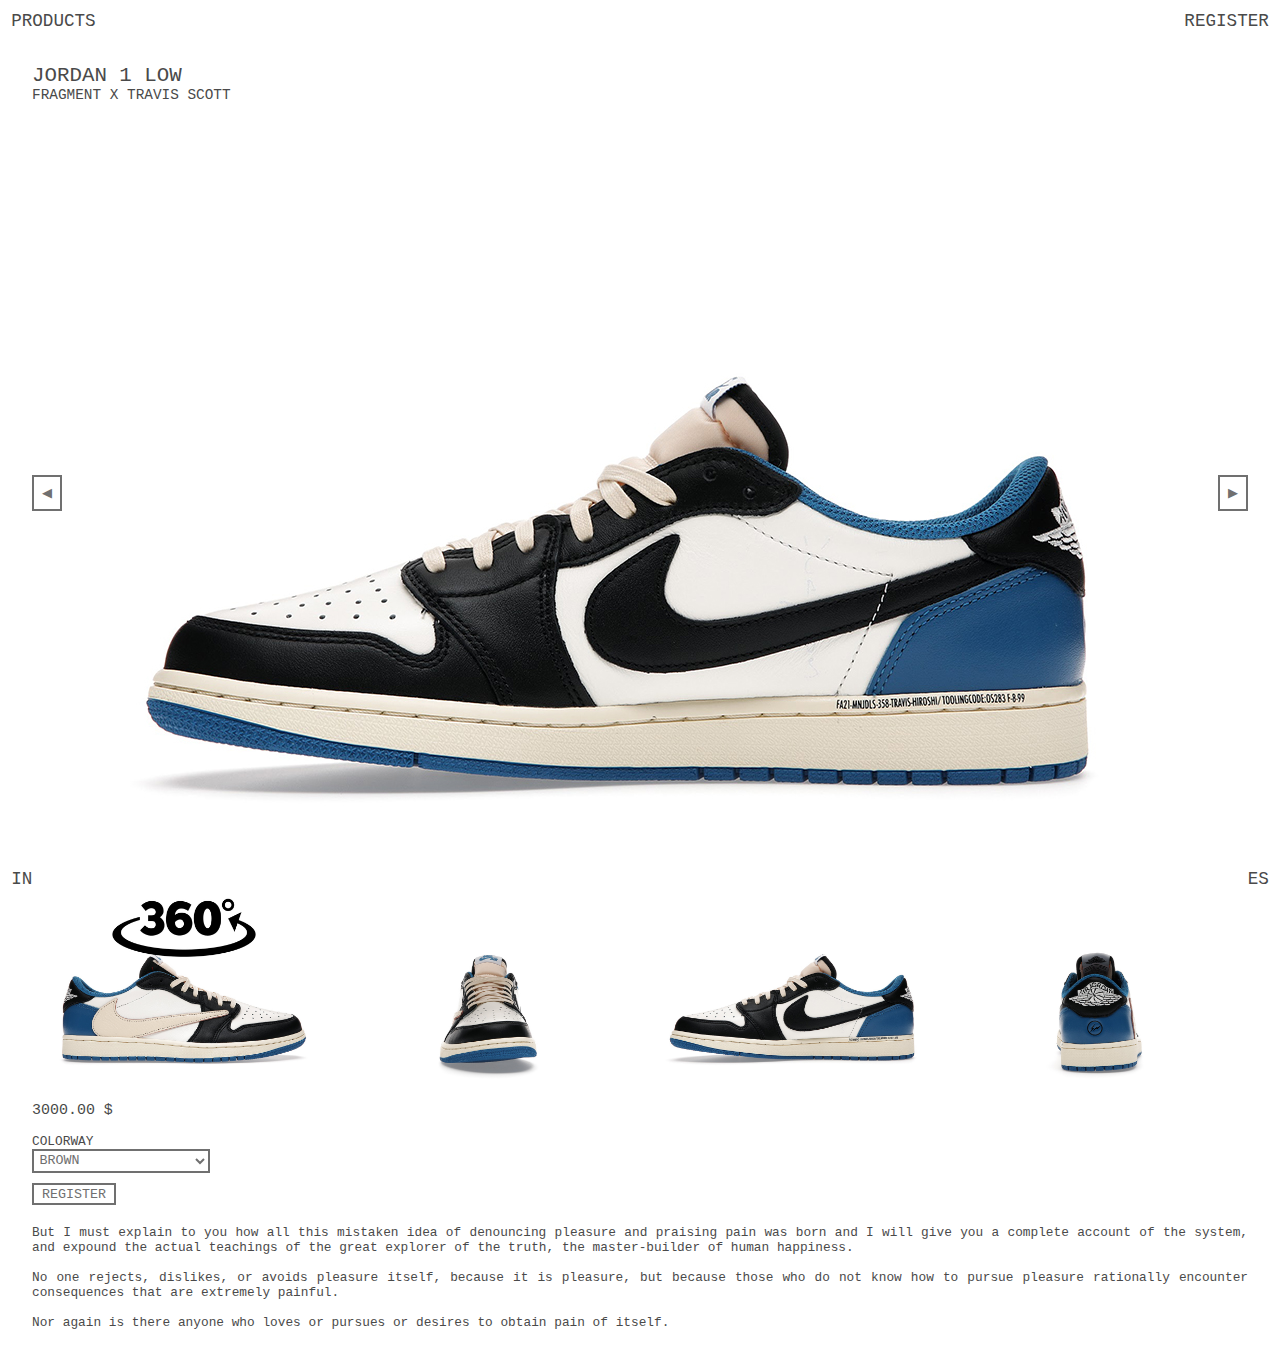
==== RareItems/02_Website/jordan_1_retro_fragment.html @ 080fa3cf "init" ====
<!DOCTYPE html>
<html lang="en">
<head>
  <meta charset="UTF-8">
  <meta http-equiv="X-UA-Compatible" content="IE=edge">
  <meta name="viewport" content="width=device-width, initial-scale=1.0">
  <title>SNEAKARITY</title>
  <link rel="stylesheet" href="styles.css">
  <link href="http://fonts.cdnfonts.com/css/bahnschrift" rel="stylesheet">
  <script defer src="https://cdnjs.cloudflare.com/ajax/libs/jquery/3.6.0/jquery.min.js"></script>
  <script defer src="code.js"></script>
</head>
<body class="fragment">
  <p id="link_products"><a href="products.html">PRODUCTS</p>
  <p id="link_register"><a href="register.html">REGISTER</a></p>
  <p id="link_instagram"><a href="https://www.instagram.com/" target=”_blank”>INSTAGRAM</a></p>
  <p id="link_terms"><a href="terms.html">TERMS & SERVICES</a></p>

  <section class="content_product">
    <p class="product_title">JORDAN 1 LOW</p>
    <p class="product_subtitle">FRAGMENT X TRAVIS SCOTT</p>
    <div class="slideshow">
      <div class="left">◀</div>
      <div class="slides">
        <img id="slide_1" class="slide active" src="/RareItems/02_Website/images/Sneaker/J1_Low_Fragment_x_Travis_Scott/img01.jpg" alt="Jordan 1 Low Travis Scott">
        <img id="slide_2" class="slide" src="/RareItems/02_Website/images/Sneaker/J1_Low_Fragment_x_Travis_Scott/img10.jpg" alt="Jordan 1 Low Travis Scott">
        <img id="slide_3" class="slide" src="/RareItems/02_Website/images/Sneaker/J1_Low_Fragment_x_Travis_Scott/img19.jpg" alt="Jordan 1 Low Travis Scott">
        <img id="slide_4" class="slide" src="/RareItems/02_Website/images/Sneaker/J1_Low_Fragment_x_Travis_Scott/img28.jpg" alt="Jordan 1 Low Travis Scott">
      </div>
      <div class="right">▶</div>
    </div>
    <div class="thumbnails">
      <img id="thumbnail_1" class="thumbnail" src="/RareItems/02_Website/images/Sneaker/J1_Low_Fragment_x_Travis_Scott/img01_360.jpg" alt="Jordan 1 Low Travis Scott">
      <img id="thumbnail_2" class="thumbnail" src="/RareItems/02_Website/images/Sneaker/J1_Low_Fragment_x_Travis_Scott/img10.jpg" alt="Jordan 1 Low Travis Scott">
      <img id="thumbnail_3" class="thumbnail" src="/RareItems/02_Website/images/Sneaker/J1_Low_Fragment_x_Travis_Scott/img19.jpg" alt="Jordan 1 Low Travis Scott">
      <img id="thumbnail_4" class="thumbnail" src="/RareItems/02_Website/images/Sneaker/J1_Low_Fragment_x_Travis_Scott/img28.jpg" alt="Jordan 1 Low Travis Scott">  
    </div>
    <div class="purchase_info">
      <h3 class="price">3000.00 $</h3>
      <form>
        <p>COLORWAY</p>
        <select id="colorway" name="colorway">
          <option value="travis">BROWN</option>
          <option value="fragment">BLUE</option>
        </select>
        <button type="button" onclick="">REGISTER</button>
      </form>
    </div>
    <div class="product_info">
      <p>
        But I must explain to you how all this mistaken idea of denouncing pleasure and praising pain was born and I will give you a complete account of the system, and expound the actual teachings of the great explorer
        of the truth, the master-builder of human happiness.<br><br>
        No one rejects, dislikes, or avoids pleasure itself, because it is pleasure, but because those who do not know how to pursue pleasure rationally encounter consequences that are extremely painful.<br><br>
        Nor again is there anyone who loves or pursues or desires to obtain pain of itself.<br><br>
      </p>
    </div>
  </section>
</body>
</html>
---- RareItems/02_Website/styles.css ----
/* reset */
*::before, *::after, * {
  box-sizing: border-box;
  margin: 0;
  padding: 0;
}


:root {
  --logo-font: 'Bahnschrift', sans-serif;;
  --text-font: 'Courier New', sans-serif;
  --color-bg: #FFFFFF;
  --color-text: #4A4A4A;
  --color-border: #707070;
  --color-black: #000000;
 }

body {
  background: var(--color-bg);
  font-family: var(--text-font);
  color: var(--color-text);
  position: relative;
  width: 100vw;
  height: 100vh;
  display: flex;
  justify-content: center;
  align-items: center;
}

/* CORNER NAVIGATION */

a {
  text-decoration: none;
  color: var(--color-text);
}

#link_products {
  position: absolute;
  font-size: 1.1rem;
  top: 0.7rem;
  left: 0.7rem;
}

#link_products:hover {
  text-decoration: underline;
  text-decoration-thickness: 1px;
}

#link_register {
  position: absolute;
  font-size: 1.1rem;
  top: 0.7rem;
  right: 0.7rem;
}

#link_register:hover {
  text-decoration: underline;
  text-decoration-thickness: 1px;
}


#link_instagram {
  position: absolute;
  font-size: 1.1rem;
  bottom: 0.7rem;
  left: 0.7rem;
}

#link_instagram:hover {
  text-decoration: underline;
  text-decoration-thickness: 1px;
}

#link_terms {
  position: absolute;
  font-size: 1.1rem;
  bottom: 0.7rem;
  right: 0.7rem;
}

#link_terms:hover {
  text-decoration: underline;
  text-decoration-thickness: 1px;
}

h1 {
  font-family: var(--logo-font);
  font-size: 2.5rem;
}

/* PRODUCT LINKS & MAIN CONTENT */

.content {
  display: flex;
  flex-direction: column;
  justify-content: space-between;
  align-items: center;
}

.content_title {
  font-size: 1.5rem;
  margin-bottom: 0.5rem;
}

.content_links {
  margin: 1rem 0 0 0;
  display: flex;
  flex-direction: column;
  justify-content: space-between;
  align-items: center;
}

.content_link {
  font-size: 1rem;
}

.content_link:not(:first-child) {
  margin-top: 1.5rem;
}

.content_link:hover {
  text-decoration: underline;
  text-decoration-thickness: 2px;
}

/* TERMS & SERVICES */

.content_terms {
  font-size: 0.8rem;
  width: 95%;
  display: flex;
  flex-direction: column;
  justify-content: space-between;
}

.content_terms  p {
  hyphens: auto; 
	text-align: justify;
}

/* PRODUCT PAGE */

.content_product {
  position: absolute;
  top: 4rem;
  font-size: 0.8rem;
  width: 95%;
}

.product_title {
  font-size: 1.3rem;
}

.product_subtitle {
  font-size: 0.9rem;
}

.slideshow {
  position: relative;
  width: 95vw;
  overflow: hidden;
}

.slide {
  width: 95vw;
  display: flex;
  justify-content: center;
  align-items: center;
}

.left, .right {
  z-index: 100;
  color: var(--color-border);
  border: solid var(--color-border) 2px;
  padding: 0.5rem;
  position: absolute;
  top: 50%;
  transform: translateY(-50%);
}

.right {
  right: 0;
}

.slides {
  margin-left: -95vw;
  display: flex;
  justify-content: center;
  align-items: center;
  list-style: none;
}

.thumbnails {
  display: flex;
  justify-content: space-around;
  align-items: center;
}

.thumbnail {
  width: 25%;
}

.purchase_info {
  margin-top: 1rem;
}

.purchase_info h3 {
  font-weight: 300;
}

.purchase_info p {
  font-weight: 0.9rem;
}

.purchase_info form {
  display: flex;
  flex-direction: column;
  justify-content: space-between;
  align-items: flex-start;
}

.product_info {
  padding: 1rem 0 0 0;
}

.product_info p {
  hyphens: auto; 
	text-align: justify;
}

/* REGISTER */

.content_register {
  position: absolute;
  top: 4rem;
  font-size: 0.8rem;
  width: 95%;
}

.content_register p {
  hyphens: auto; 
	text-align: justify;
}

form {
  margin-top: 1rem;
  display: flex;
  flex-direction: column;
  justify-content: space-between;
  align-items: flex-start;
}

form input[type=text], input[type=email] {
  width: 100%;
}

form label , form button {
  margin-top: 0.65rem;
  margin-bottom: 0.2rem;
}

.checkbox {
  display: flex;
  margin: 0.7rem 0;
}

.checkbox label{
  display: block;
  margin-bottom: 0.3rem;
  margin: 0 0 0 1rem;
}

.checkbox label input[type='checkbox'] {
  border: solid var(--color-border) 2px;
  border-radius: 0;
  margin-left: 1rem;
}

/* BUTTON STYLING */

button {
  margin-top: 0.7rem;
  padding: 0.1rem 0.5rem;
  background: none;
  border: solid 2px var(--color-border);
  color: var(--color-border);
  font-family: var(--text-font);
}

/* SELECT STYLING */

select {
  padding: 0.1rem 7rem 0.1rem 0.1rem;
  background: none;
  border: solid 2px var(--color-border);
  color: var(--color-border);
  font-family: var(--text-font);
}

/* INPUT STYLING */

input {
  border: solid var(--color-border) 2px;
  padding: 0.1rem;
}

@media (min-width: 480px) {

  h1 {
    font-size: 2.5rem;
  }

  #link_products {
    font-size: 1.1rem;
  }
  
  #link_register {
    font-size: 1.1rem;
  }
  
  
  #link_instagram {
    font-size: 1.1rem;
  }
  
  #link_terms {
    font-size: 1.1rem;
  }
  
  /* PRODUCT LINKS & MAIN CONTENT */

  .content_title {
    font-size: 1.8rem;
    margin-bottom: 1.5rem;
  }
  
  .content_link {
    font-size: 1rem;
  }
  
  .content_link:not(:first-child) {
    margin-top: 1.5rem;
  }

  .content_terms {
    font-size: 1rem;
    width: 90%;
  }

}

@media (min-width: 481px) {

  h1 {
    font-size: 3.5rem;
  }
  
  /* PRODUCT LINKS & MAIN CONTENT */

  .content_title {
    font-size: 2rem;
    margin-bottom: 1.8rem;
  }
  
  .content_link {
    font-size: 1.1rem;
  }
  
  .content_link:not(:first-child) {
    margin-top: 1.8rem;
  }

  .content_terms {
    font-size: 1rem;
    width: 80%;
  }

}

@media (min-width: 789px) {

  h1 {
    font-size: 4.5rem;
  }
  
  /* PRODUCT LINKS & MAIN CONTENT */

  .content_title {
    font-size: 2rem;
    margin-bottom: 1.5rem;
  }
  
  .content_link {
    font-size: 1.5rem;
  }
  
  .content_link:not(:first-child) {
    margin-top: 2rem;
  }

  .content_terms {
    font-size: 1rem;
    width: 50%;
  }

}

@media (min-width: 1350px) {
  
  h1 {
    font-size: 5.5rem;
  }

  #link_products {
    font-size: 1.3rem;
  }
  
  #link_register {
    font-size: 1.3rem;
  }
  
  #link_instagram {
    font-size: 1.3rem;
  }
  
  #link_terms {
    font-size: 1.3rem;
  }
  
  /* PRODUCT LINKS & MAIN CONTENT */

  .content_title {
    font-size: 2rem;
    margin-bottom: 2rem;
  }
  
  .content_link {
    font-size: 1.5rem;
  }
  
  /* TERMS & SERVICES */
  
  .content_terms {
    font-size: 1rem;
    width: 25%;
  }

}
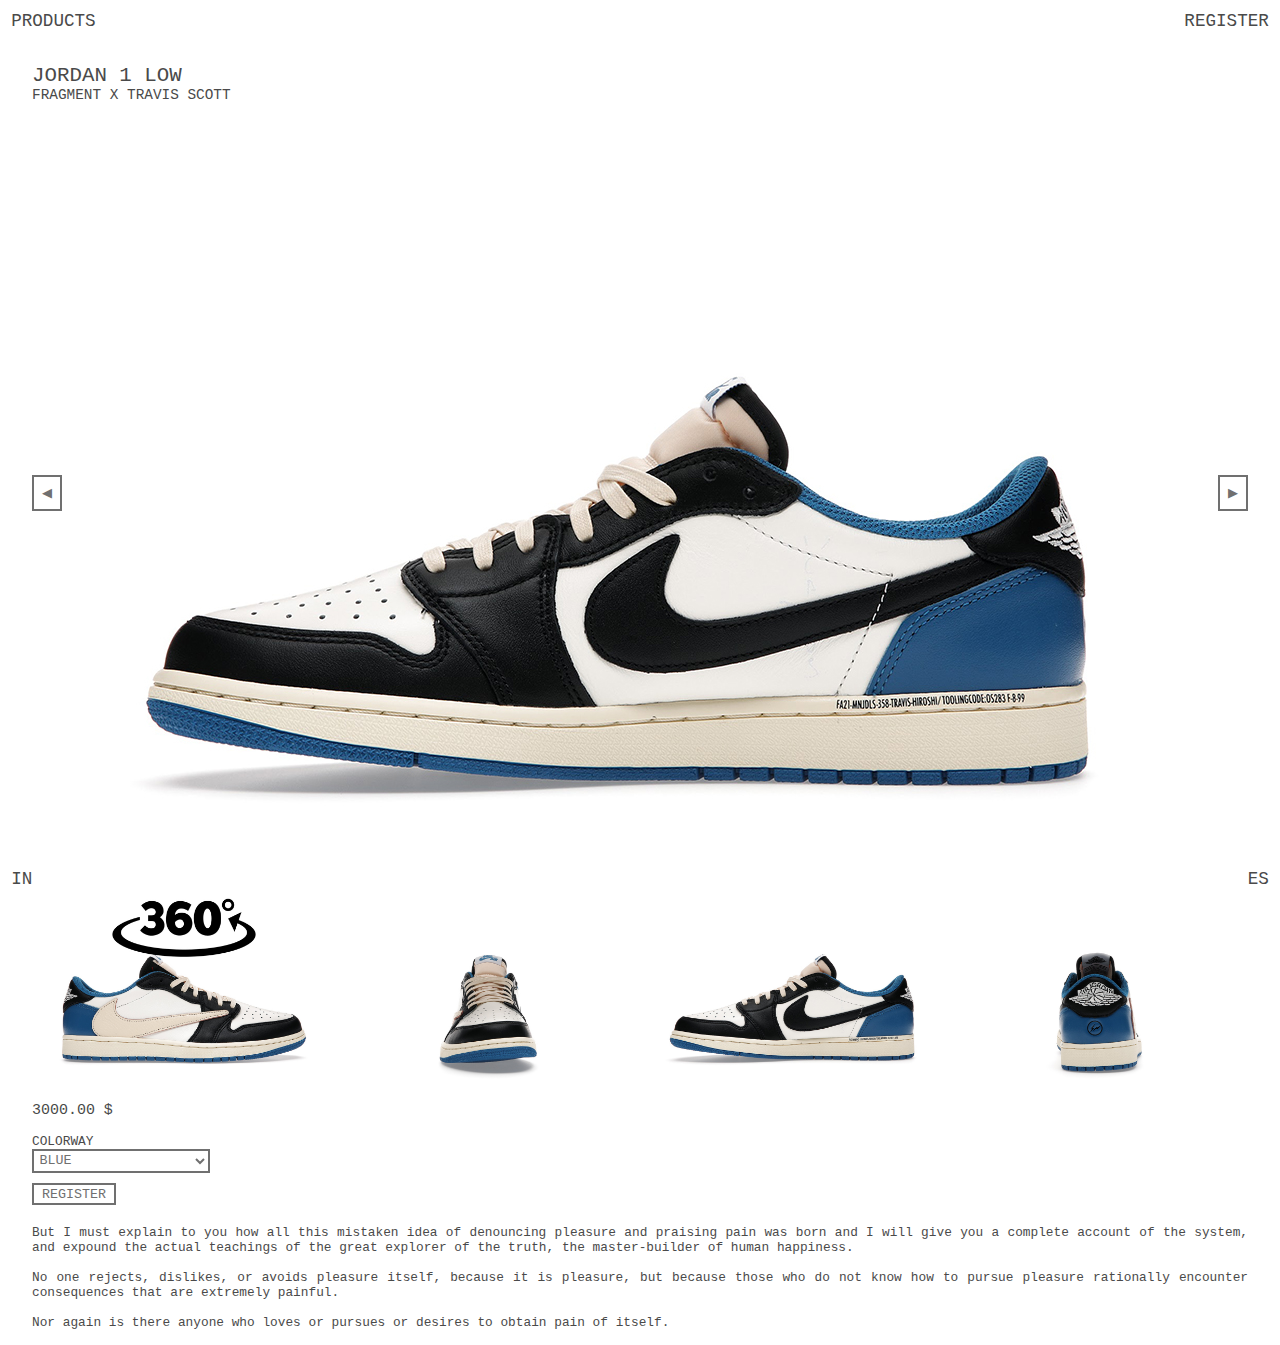
==== commit a602d207: "init" ====
--- a/RareItems/02_Website/jordan_1_retro_fragment.html
+++ b/RareItems/02_Website/jordan_1_retro_fragment.html
@@ -40,8 +40,8 @@
       <form>
         <p>COLORWAY</p>
         <select id="colorway" name="colorway">
+          <option value="fragment">BLUE</option>
           <option value="travis">BROWN</option>
-          <option value="fragment">BLUE</option>
         </select>
         <button type="button" onclick="">REGISTER</button>
       </form>
